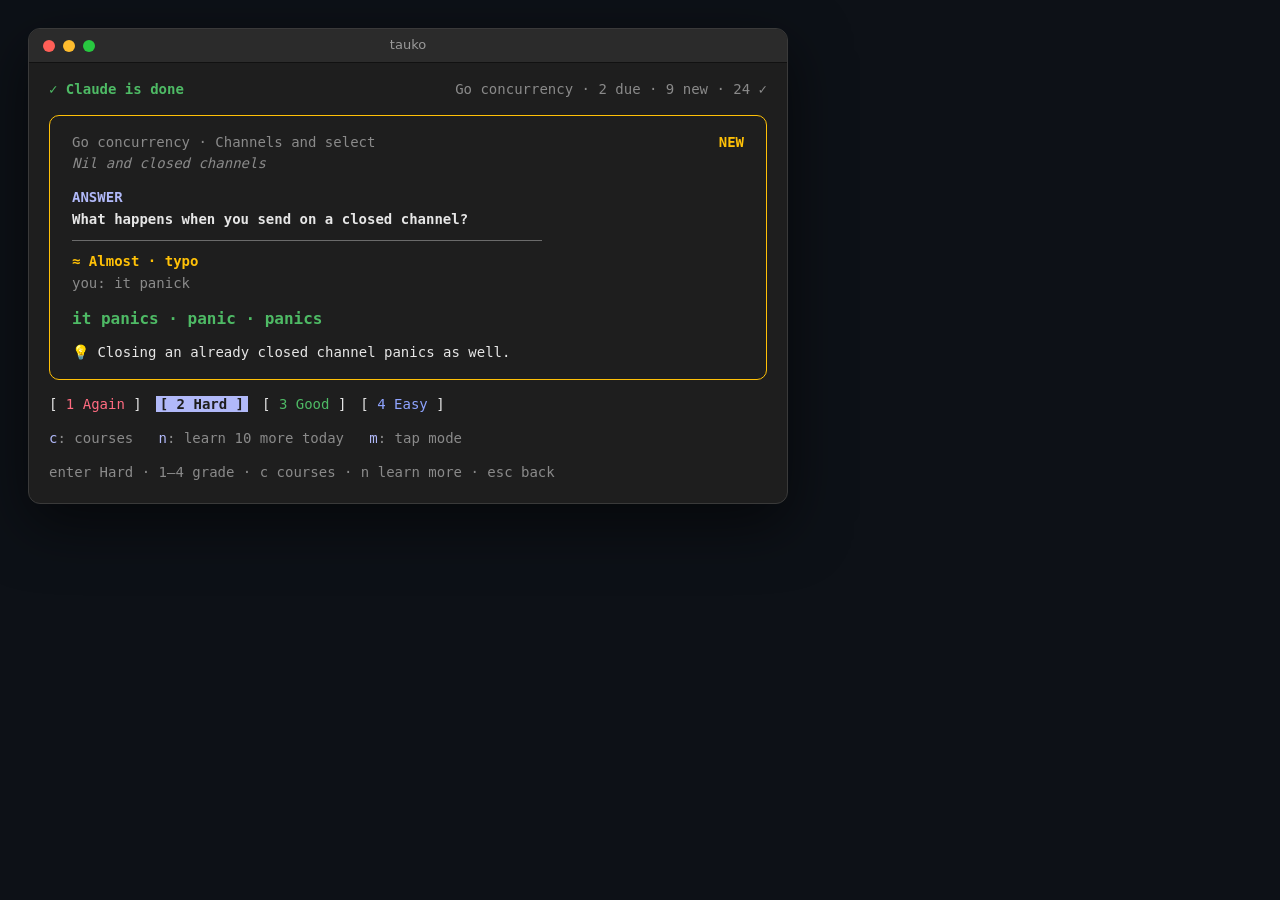
==== docs/img/src/answer.html @ f770e357 "README: terminal mockups instead of the browser screenshot - Hero: Claude Code working on the left, " ====
<!doctype html><html><head><meta charset="utf-8"><link rel="stylesheet" href="style.css">
<style>.win{width:760px}</style></head><body>
<div class="win">
  <div class="bar"><span class="dot" style="background:#ff5f57"></span><span class="dot" style="background:#febc2e"></span><span class="dot" style="background:#28c840"></span><span class="title">tauko</span></div>
  <div class="right" style="padding:16px 20px 20px">
      <div class="row"><span class="green b">✓ Claude is done</span><span class="dim">Go concurrency · 2 due · 9 new · 24 ✓</span></div>
      <div class="card almost">
        <div class="row"><span class="dim">Go concurrency · Channels and select</span><span class="yellow b">NEW</span></div>
        <div class="dim i">Nil and closed channels</div>
        <div class="spacer"></div>
        <div class="lav b">ANSWER</div>
        <div class="b">What happens when you send on a closed channel?</div>
        <div class="rule"></div>
        <div class="yellow b">≈ Almost · typo</div>
        <div class="dim">you: it panick</div>
        <div class="spacer"></div>
        <div class="green b" style="font-size:16px">it panics  ·  panic  ·  panics</div>
        <div class="note">💡 Closing an already closed channel panics as well.</div>
      </div>
      <pre class="btns"><span>[ <span class="red">1 Again</span> ]</span><span class="primary">[ 2 Hard ]</span><span>[ <span class="green">3 Good</span> ]</span><span>[ <span class="blue">4 Easy</span> ]</span></pre>
      <div class="spacer"></div>
      <pre><span class="lav">c</span><span class="dim">: courses   </span><span class="lav">n</span><span class="dim">: learn 10 more today   </span><span class="lav">m</span><span class="dim">: tap mode</span></pre>
      <div class="spacer"></div>
      <pre class="dim">enter Hard · 1–4 grade · c courses · n learn more · esc back</pre>
  </div>
</div>
</body></html>
---- docs/img/src/style.css ----
:root {
  --bg: #1e1e1e; --chrome: #2b2b2b; --text: #e6e6e6; --dim: #8a8a8a;
  --claude: #d97757; --lav: #b1b9f9; --green: #4eba65; --yellow: #ffc107; --red: #ff6b80; --blue: #8fa4ff;
}
* { box-sizing: border-box; margin: 0; padding: 0; }
body { background: #0d1117; padding: 28px; font-family: "SF Mono", Menlo, Monaco, monospace; font-size: 14px; line-height: 1.55; color: var(--text); }
.win { background: var(--bg); border-radius: 12px; overflow: hidden; box-shadow: 0 20px 60px rgba(0,0,0,.55); border: 1px solid #3a3a3a; }
.bar { height: 34px; background: var(--chrome); display: flex; align-items: center; padding: 0 14px; gap: 8px; border-bottom: 1px solid #111; }
.dot { width: 12px; height: 12px; border-radius: 50%; }
.title { flex: 1; text-align: center; color: #9a9a9a; font-family: -apple-system, system-ui, sans-serif; font-size: 13px; margin-right: 60px; }
.split { display: grid; grid-template-columns: 1fr 1fr; min-height: 560px; }
.left { padding: 18px 20px; border-right: 1px solid #3c3c3c; display: flex; flex-direction: column; }
.right { padding: 16px 18px; position: relative; }
.x { position: absolute; right: 14px; top: 8px; color: var(--dim); }
pre { white-space: pre-wrap; font: inherit; }
.dim { color: var(--dim); } .b { font-weight: 700; } .i { font-style: italic; }
.claude { color: var(--claude); } .lav { color: var(--lav); } .green { color: var(--green); }
.yellow { color: var(--yellow); } .red { color: var(--red); } .blue { color: var(--blue); }
.row { display: flex; justify-content: space-between; gap: 12px; }
.card { border: 1.5px solid var(--lav); border-radius: 10px; padding: 16px 22px; margin: 14px 0; }
.card.ok { border-color: var(--green); }
.card.almost { border-color: var(--yellow); }
.rule { border-top: 1.5px solid #6b6b6b; margin: 10px 0; width: 70%; }
.note { margin-top: 10px; }
.input { margin-top: 4px; }
.cursor { background: #ddd; color: #1e1e1e; }
.btns > span { margin-right: 14px; }
.primary { background: var(--lav); color: #1e1e1e; font-weight: 700; padding: 0 4px; }
.promptbox { margin-top: auto; border-top: 1px solid #555; border-bottom: 1px solid #555; padding: 6px 0; }
.spacer { height: 12px; }
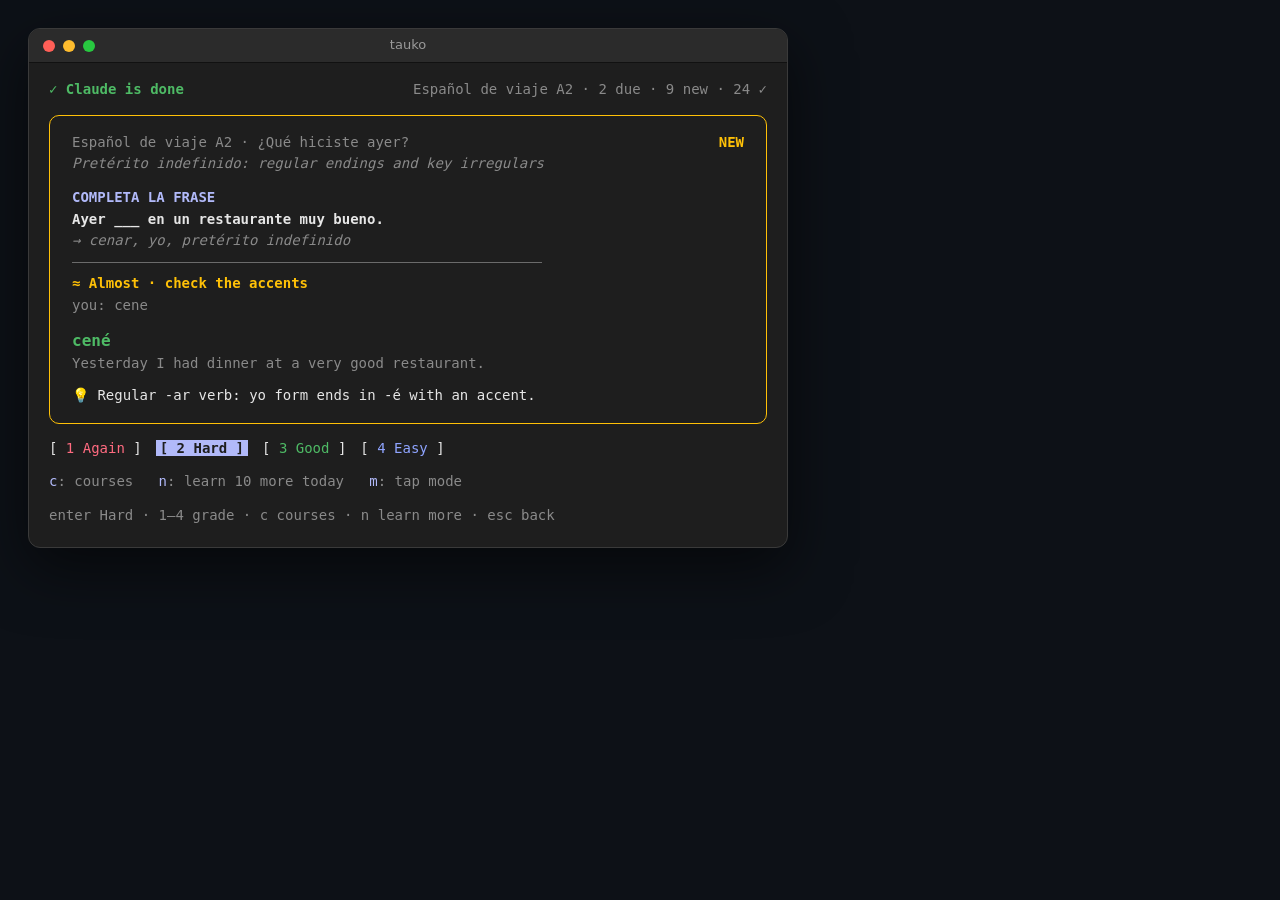
==== commit 978d73dd: "Everyday examples: a Spanish gallery course and Spanish mockups - examples/courses/spanish-a2-travel" ====
--- a/docs/img/src/answer.html
+++ b/docs/img/src/answer.html
@@ -3,19 +3,21 @@
 <div class="win">
   <div class="bar"><span class="dot" style="background:#ff5f57"></span><span class="dot" style="background:#febc2e"></span><span class="dot" style="background:#28c840"></span><span class="title">tauko</span></div>
   <div class="right" style="padding:16px 20px 20px">
-      <div class="row"><span class="green b">✓ Claude is done</span><span class="dim">Go concurrency · 2 due · 9 new · 24 ✓</span></div>
+      <div class="row"><span class="green b">✓ Claude is done</span><span class="dim">Español de viaje A2 · 2 due · 9 new · 24 ✓</span></div>
       <div class="card almost">
-        <div class="row"><span class="dim">Go concurrency · Channels and select</span><span class="yellow b">NEW</span></div>
-        <div class="dim i">Nil and closed channels</div>
+        <div class="row"><span class="dim">Español de viaje A2 · ¿Qué hiciste ayer?</span><span class="yellow b">NEW</span></div>
+        <div class="dim i">Pretérito indefinido: regular endings and key irregulars</div>
         <div class="spacer"></div>
-        <div class="lav b">ANSWER</div>
-        <div class="b">What happens when you send on a closed channel?</div>
+        <div class="lav b">COMPLETA LA FRASE</div>
+        <div class="b">Ayer ___ en un restaurante muy bueno.</div>
+        <div class="dim i">→ cenar, yo, pretérito indefinido</div>
         <div class="rule"></div>
-        <div class="yellow b">≈ Almost · typo</div>
-        <div class="dim">you: it panick</div>
+        <div class="yellow b">≈ Almost · check the accents</div>
+        <div class="dim">you: cene</div>
         <div class="spacer"></div>
-        <div class="green b" style="font-size:16px">it panics  ·  panic  ·  panics</div>
-        <div class="note">💡 Closing an already closed channel panics as well.</div>
+        <div class="green b" style="font-size:16px">cené</div>
+        <div class="dim">Yesterday I had dinner at a very good restaurant.</div>
+        <div class="note">💡 Regular -ar verb: yo form ends in -é with an accent.</div>
       </div>
       <pre class="btns"><span>[ <span class="red">1 Again</span> ]</span><span class="primary">[ 2 Hard ]</span><span>[ <span class="green">3 Good</span> ]</span><span>[ <span class="blue">4 Easy</span> ]</span></pre>
       <div class="spacer"></div>
